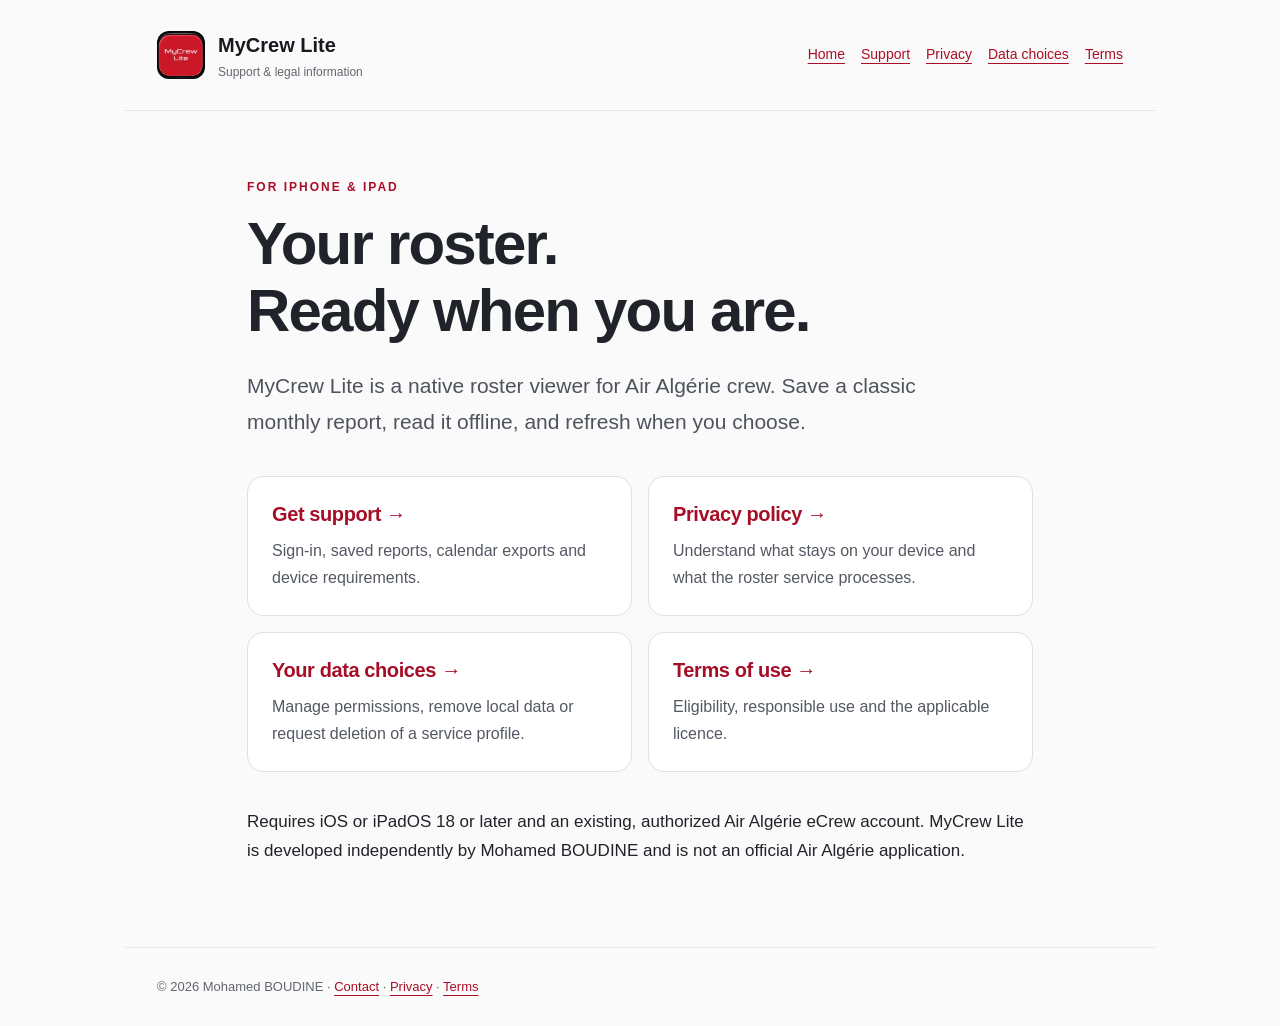
==== index.html @ a0b00ba5 "docs: publish MyCrew Lite privacy and support pages" ====
<!doctype html>
<html lang="en"><head><meta charset="utf-8"><meta name="viewport" content="width=device-width,initial-scale=1"><title>Support &amp; privacy · MyCrew Lite</title><meta name="description" content="MyCrew Lite support, privacy and data choices for iPhone and iPad."><link rel="icon" href="icon.png"><link rel="stylesheet" href="style.css"></head>
<body><a class="skip" href="#content">Skip to content</a><header><a class="brand" href="index.html"><img src="icon.png" width="48" height="48" alt=""><span>MyCrew Lite<small>Support &amp; legal information</small></span></a><nav aria-label="Main"><a href="index.html">Home</a><a href="support.html">Support</a><a href="privacy.html">Privacy</a><a href="data-choices.html">Data choices</a><a href="terms.html">Terms</a></nav></header><main id="content"><p class="eyebrow">FOR IPHONE & IPAD</p><h1>Your roster.<br>Ready when you are.</h1><p class="lead">MyCrew Lite is a native roster viewer for Air Algérie crew. Save a classic monthly report, read it offline, and refresh when you choose.</p>
<div class="cards"><a class="card" href="support.html"><h2>Get support →</h2><p>Sign-in, saved reports, calendar exports and device requirements.</p></a><a class="card" href="privacy.html"><h2>Privacy policy →</h2><p>Understand what stays on your device and what the roster service processes.</p></a><a class="card" href="data-choices.html"><h2>Your data choices →</h2><p>Manage permissions, remove local data or request deletion of a service profile.</p></a><a class="card" href="terms.html"><h2>Terms of use →</h2><p>Eligibility, responsible use and the applicable licence.</p></a></div>
<p>Requires iOS or iPadOS 18 or later and an existing, authorized Air Algérie eCrew account. MyCrew Lite is developed independently by Mohamed BOUDINE and is not an official Air Algérie application.</p></main><footer>© 2026 Mohamed BOUDINE · <a href="support.html">Contact</a> · <a href="privacy.html">Privacy</a> · <a href="terms.html">Terms</a></footer></body></html>
---- style.css ----
*{box-sizing:border-box}html{color-scheme:light;scroll-behavior:smooth}body{margin:0;background:#fafafa;color:#202329;font:17px/1.7 -apple-system,BlinkMacSystemFont,"Segoe UI",sans-serif}a{color:#aa0e27;text-underline-offset:4px}a:hover{color:#7d0c20}a:focus-visible{outline:3px solid #a60e28;outline-offset:5px;border-radius:3px}.skip{position:absolute;left:16px;top:-100px;background:white;padding:8px;z-index:2}.skip:focus{top:8px}header,main,footer{max-width:1030px;margin:auto;padding:28px 32px}header{display:flex;align-items:center;justify-content:space-between;gap:24px;border-bottom:1px solid #e3e4e7}.brand{display:flex;align-items:center;gap:13px;color:#17191e;text-decoration:none;font-weight:750;font-size:20px}.brand img{border-radius:12px}.brand small{display:block;font-weight:400;font-size:12px;color:#62666f}nav{display:flex;flex-wrap:wrap;gap:16px;font-size:14px}main{max-width:850px;padding-top:54px;padding-bottom:64px}h1{font-size:clamp(34px,6vw,60px);line-height:1.12;letter-spacing:-1.8px;margin:0 0 24px}h2{font-size:23px;line-height:1.3;margin:38px 0 14px;letter-spacing:-.4px}.lead{font-size:21px;color:#4e535d;max-width:680px}.eyebrow{font-size:12px;font-weight:800;letter-spacing:2px;color:#aa0e27}.updated{font-size:14px;color:#62666f}.cards{display:grid;grid-template-columns:1fr 1fr;gap:16px;margin:36px 0}.card{display:block;border:1px solid #e0e1e6;border-radius:16px;background:white;padding:24px;color:inherit;text-decoration:none}.card:hover{border-color:#aa0e27;color:inherit}.card h2{font-size:20px;margin:0 0 10px;color:#a60e28}.card p{margin:0;color:#535862;font-size:16px}.button{display:inline-block;background:#a60e28;color:white;padding:11px 20px;border-radius:9px;font-weight:650;text-decoration:none}.button:hover{color:white;background:#850d20}li{margin-bottom:12px}footer{border-top:1px solid #e3e4e7;color:#62666f;font-size:13px}strong{font-weight:650}@media(max-width:650px){header{align-items:flex-start;flex-direction:column}header,main,footer{padding-left:22px;padding-right:22px}main{padding-top:36px}.cards{grid-template-columns:1fr}nav{gap:10px 16px}h1{letter-spacing:-1px}}@media(prefers-reduced-motion:reduce){html{scroll-behavior:auto}}
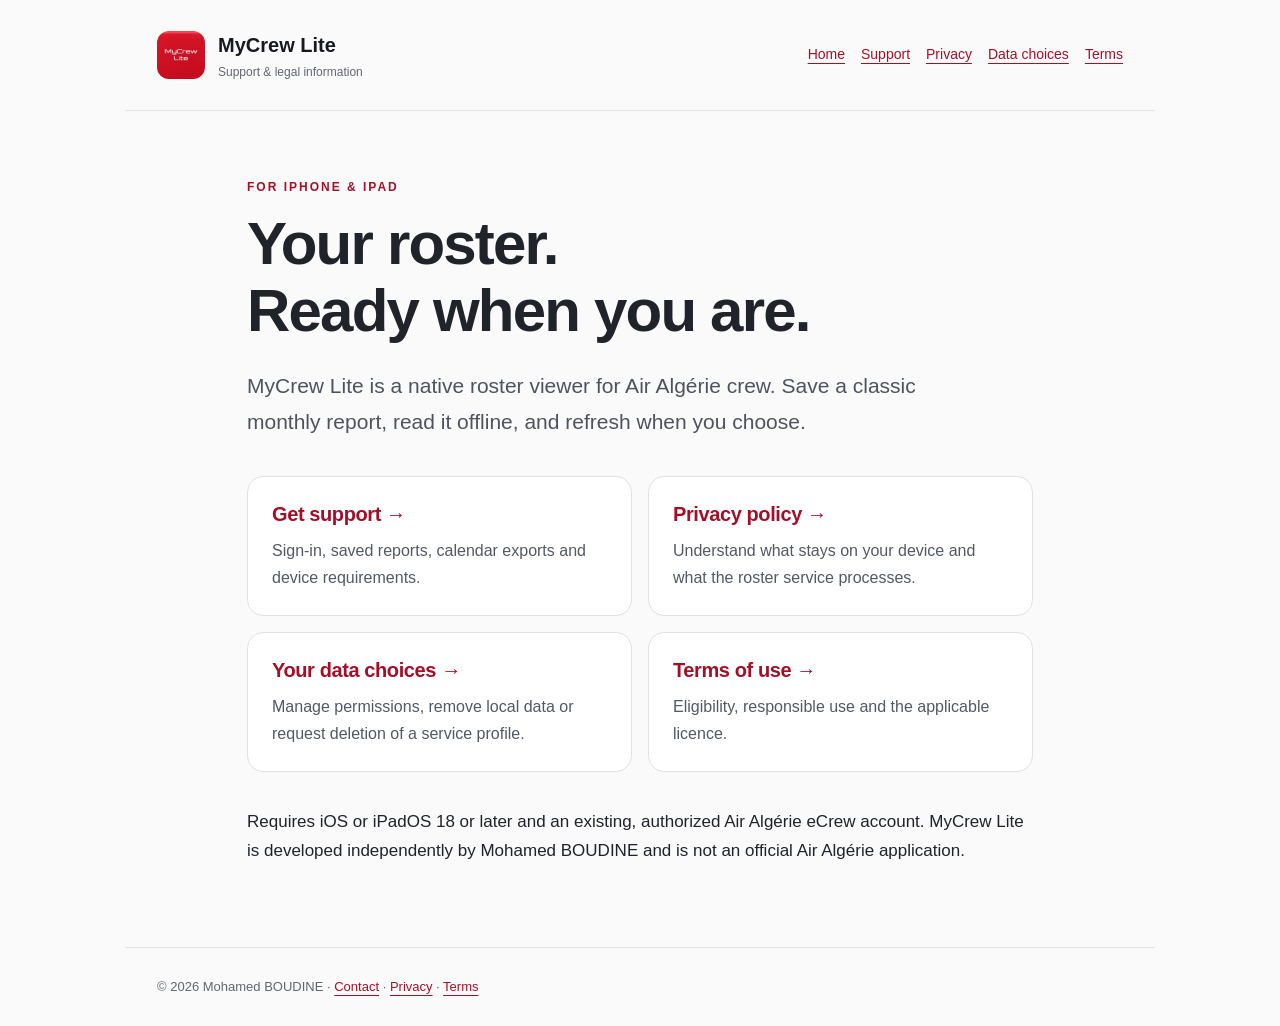
==== commit f61e9316: "design: use the full red MyCrew Lite icon" ====
--- a/index.html
+++ b/index.html
@@ -1,5 +1,5 @@
 <!doctype html>
-<html lang="en"><head><meta charset="utf-8"><meta name="viewport" content="width=device-width,initial-scale=1"><title>Support &amp; privacy · MyCrew Lite</title><meta name="description" content="MyCrew Lite support, privacy and data choices for iPhone and iPad."><link rel="icon" href="icon.png"><link rel="stylesheet" href="style.css"></head>
-<body><a class="skip" href="#content">Skip to content</a><header><a class="brand" href="index.html"><img src="icon.png" width="48" height="48" alt=""><span>MyCrew Lite<small>Support &amp; legal information</small></span></a><nav aria-label="Main"><a href="index.html">Home</a><a href="support.html">Support</a><a href="privacy.html">Privacy</a><a href="data-choices.html">Data choices</a><a href="terms.html">Terms</a></nav></header><main id="content"><p class="eyebrow">FOR IPHONE & IPAD</p><h1>Your roster.<br>Ready when you are.</h1><p class="lead">MyCrew Lite is a native roster viewer for Air Algérie crew. Save a classic monthly report, read it offline, and refresh when you choose.</p>
+<html lang="en"><head><meta charset="utf-8"><meta name="viewport" content="width=device-width,initial-scale=1"><title>Support &amp; privacy · MyCrew Lite</title><meta name="description" content="MyCrew Lite support, privacy and data choices for iPhone and iPad."><link rel="icon" href="icon.png?v=4"><link rel="stylesheet" href="style.css"></head>
+<body><a class="skip" href="#content">Skip to content</a><header><a class="brand" href="index.html"><img src="icon.png?v=4" width="48" height="48" alt=""><span>MyCrew Lite<small>Support &amp; legal information</small></span></a><nav aria-label="Main"><a href="index.html">Home</a><a href="support.html">Support</a><a href="privacy.html">Privacy</a><a href="data-choices.html">Data choices</a><a href="terms.html">Terms</a></nav></header><main id="content"><p class="eyebrow">FOR IPHONE & IPAD</p><h1>Your roster.<br>Ready when you are.</h1><p class="lead">MyCrew Lite is a native roster viewer for Air Algérie crew. Save a classic monthly report, read it offline, and refresh when you choose.</p>
 <div class="cards"><a class="card" href="support.html"><h2>Get support →</h2><p>Sign-in, saved reports, calendar exports and device requirements.</p></a><a class="card" href="privacy.html"><h2>Privacy policy →</h2><p>Understand what stays on your device and what the roster service processes.</p></a><a class="card" href="data-choices.html"><h2>Your data choices →</h2><p>Manage permissions, remove local data or request deletion of a service profile.</p></a><a class="card" href="terms.html"><h2>Terms of use →</h2><p>Eligibility, responsible use and the applicable licence.</p></a></div>
 <p>Requires iOS or iPadOS 18 or later and an existing, authorized Air Algérie eCrew account. MyCrew Lite is developed independently by Mohamed BOUDINE and is not an official Air Algérie application.</p></main><footer>© 2026 Mohamed BOUDINE · <a href="support.html">Contact</a> · <a href="privacy.html">Privacy</a> · <a href="terms.html">Terms</a></footer></body></html>
